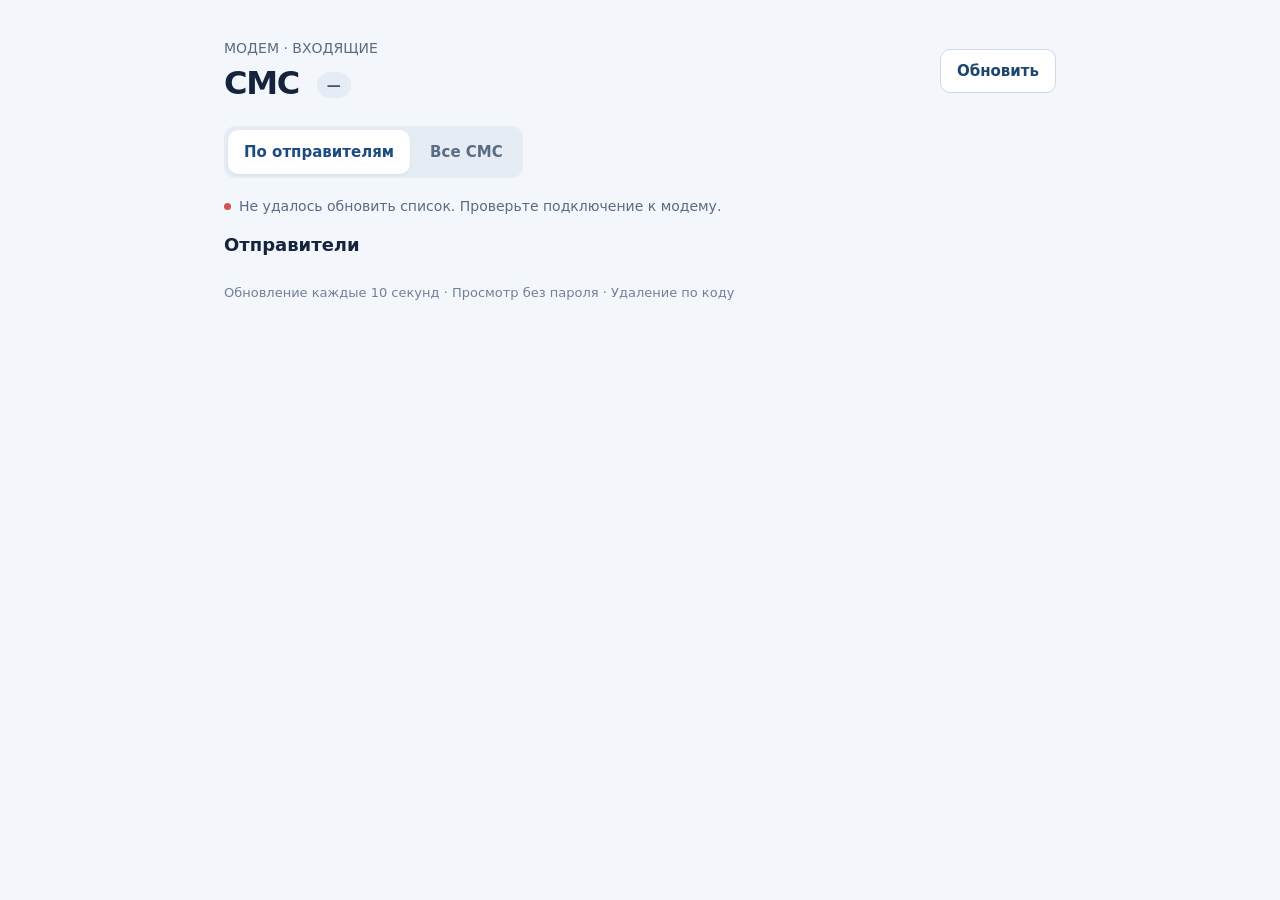
==== app/assets/index.html @ 07ada9bf "Add SMS-only modem service, setup guides and verified artifacts" ====
<!doctype html>
<html lang="ru"><head>
<meta charset="utf-8"><meta name="viewport" content="width=device-width, initial-scale=1"><meta name="color-scheme" content="light"><title>СМС · Модем</title>
<style>
:root{font-family:system-ui,-apple-system,"Segoe UI",sans-serif;color:#15233c;background:#f3f6fa;font-synthesis:none}*{box-sizing:border-box}body{margin:0}main{max-width:880px;margin:0 auto;padding:40px 24px 32px}header{display:flex;align-items:center;justify-content:space-between;gap:20px;margin-bottom:24px}.eyebrow{font-size:.875rem;color:#5a6b83;margin:0 0 8px}h1{font-size:2rem;letter-spacing:-.04em;line-height:1.2;margin:0}.count{display:inline-block;vertical-align:middle;font-size:.875rem;letter-spacing:0;background:#e5ecf6;color:#405877;padding:5px 10px;border-radius:20px;margin-left:8px}button{font:inherit;font-size:.9375rem;font-weight:600;border:1px solid #cdd8e8;background:white;color:#1e456f;border-radius:10px;min-height:44px;padding:10px 16px;cursor:pointer}button:hover{background:#edf3fc}button:focus-visible,input:focus-visible{outline:3px solid #2c73d2;outline-offset:3px}button:disabled{opacity:.5;cursor:default}.tabs{display:inline-flex;gap:4px;background:#e5ecf4;border-radius:12px;padding:4px;margin-bottom:20px}.tabs button{border:0;background:transparent;color:#5a6b83}.tabs button[aria-selected=true]{background:#fff;color:#1d4c82;box-shadow:0 1px 3px #20395513}.status{display:flex;align-items:center;gap:8px;font-size:.875rem;color:#5a6b83;margin-bottom:20px}.dot{width:7px;height:7px;border-radius:50%;background:#8796ab}.status[data-state=ok] .dot{background:#15956a}.status[data-state=error] .dot{background:#d65252}#notice{padding:14px 16px;background:#fff3db;color:#6c4910;border-radius:10px;margin-bottom:16px;font-size:.9375rem}.viewbar{display:flex;align-items:center;justify-content:space-between;gap:14px;margin-bottom:16px}.viewbar h2{font-size:1.125rem;margin:0;overflow-wrap:anywhere}.viewbar .sub{color:#68788e;font-size:.875rem;margin-top:4px}.back{border:0;background:transparent;padding:4px 0;min-height:32px;margin-bottom:10px;font-weight:500}#select-toggle{flex-shrink:0}.group,.message{background:#fff;border:1px solid #dde4ed;border-radius:14px;padding:20px 24px;margin-bottom:12px;box-shadow:0 2px 4px #19334c03}.group{display:block;text-align:left;width:100%;font-weight:400}.group .preview{font-size:.9375rem;color:#68788e;overflow:hidden;white-space:nowrap;text-overflow:ellipsis;margin:10px 0 0}.group-meta{display:flex;align-items:center;gap:12px}.group-count{background:#e9f0fa;color:#295586;font-weight:600;font-size:.8125rem;padding:4px 9px;border-radius:20px}.message-head{display:flex;align-items:baseline;justify-content:space-between;gap:16px;margin-bottom:12px}.group .message-head{margin-bottom:0}.sender{font-size:1rem;font-weight:650;overflow-wrap:anywhere}.time{font-size:.875rem;color:#66758b;white-space:nowrap}.body{font-size:1rem;line-height:1.6;white-space:pre-wrap;overflow-wrap:anywhere;margin:0}.message{position:relative}.message.selectable{padding-left:60px}.message.selected{border-color:#4d81be;background:#f8fbff}.pick{position:absolute;left:22px;top:21px;display:flex;align-items:center;justify-content:center;width:22px;height:26px}.pick input,.selection input{width:19px;height:19px;margin:0;accent-color:#2c69ad;cursor:pointer}.selection{position:sticky;top:12px;z-index:2;display:flex;align-items:center;justify-content:space-between;gap:12px;flex-wrap:wrap;padding:12px 16px;margin-bottom:16px;border:1px solid #bed0e8;background:#edf4ff;border-radius:12px;box-shadow:0 4px 18px #2039550a}.selection label{display:flex;align-items:center;gap:9px;font-size:.875rem;cursor:pointer}.selection-right{display:flex;align-items:center;gap:12px}.selected-count{font-size:.875rem;color:#405877}.danger{background:#bd3443;color:#fff;border-color:#bd3443}.danger:hover{background:#a62736;border-color:#a62736}.danger:disabled{opacity:.4}#empty{text-align:center;background:white;border:1px dashed #ced9e8;border-radius:16px;padding:60px 24px}#empty svg{width:44px;height:44px;color:#57789f;margin-bottom:13px}#empty h2{font-size:1.25rem;margin:0 0 10px}#empty p{font-size:1rem;line-height:1.5;color:#68788e;margin:0}.footer{font-size:.8125rem;color:#728098;margin-top:26px}.more{text-align:center;margin-top:20px}#feedback{font-size:.9375rem;color:#206647;margin-bottom:16px}dialog{width:min(440px,calc(100% - 32px));border:1px solid #d2dce9;border-radius:18px;padding:28px;color:#15233c;box-shadow:0 24px 80px #0c23403b}dialog::backdrop{background:#15233c70}dialog h2{font-size:1.3rem;margin:0 0 12px}dialog p{font-size:.9375rem;line-height:1.6;color:#617087;margin:0 0 20px}dialog label{display:block;font-size:.9375rem;font-weight:600;margin-bottom:8px}#delete-code{display:block;width:100%;font:inherit;font-size:1.25rem;letter-spacing:.25em;border:1px solid #b7c7da;border-radius:9px;padding:12px 14px;color:#15233c;background:#fff}#delete-error{color:#b32d3b;font-size:.875rem;margin:10px 0 0;min-height:22px;line-height:1.4}.dialog-actions{display:flex;justify-content:flex-end;gap:10px;margin-top:22px}[hidden]{display:none!important}@media(max-width:560px){main{padding:26px 16px}header{gap:12px}h1{font-size:1.8rem}.message,.group{padding:18px}.message.selectable{padding-left:52px}.pick{left:16px;top:16px}.message-head{align-items:flex-start;flex-direction:column;gap:5px}.group .message-head{flex-direction:row;align-items:flex-start}.group-meta{flex-direction:column;align-items:flex-end;gap:5px}.time{white-space:normal}.group .time{font-size:.8125rem;text-align:right}button{padding:10px 13px}.tabs{display:flex}.tabs button{flex:1;font-size:.875rem}.selection-right{width:100%;justify-content:space-between}.viewbar{align-items:flex-start}dialog{padding:24px}.dialog-actions button{flex:1}}@media(prefers-reduced-motion:no-preference){button{transition:background .15s}}
</style></head>
<body><main>
<header><div><p class="eyebrow">МОДЕМ · ВХОДЯЩИЕ</p><h1>СМС <span class="count" id="count">—</span></h1></div><button id="refresh" type="button">Обновить</button></header>
<div class="tabs" role="tablist" aria-label="Режим просмотра"><button id="tab-senders" role="tab" aria-selected="true" aria-controls="messages">По отправителям</button><button id="tab-all" role="tab" aria-selected="false" aria-controls="messages">Все СМС</button></div>
<div class="status" id="status" role="status" aria-live="polite"><span class="dot" aria-hidden="true"></span><span id="status-text">Подключение к модему…</span></div>
<div id="notice" hidden></div><div id="feedback" role="status" hidden></div>
<button class="back" id="back" hidden>← Все отправители</button>
<div class="viewbar"><div><h2 id="view-title">Отправители</h2><div class="sub" id="view-sub"></div></div><button id="select-toggle" hidden>Выбрать</button></div>
<div class="selection" id="selection" hidden><label><input type="checkbox" id="select-shown">Выбрать показанные (до 500)</label><div class="selection-right"><span class="selected-count" id="selected-count">Выбрано: 0</span><button class="danger" id="delete-selected" disabled>Удалить</button></div></div>
<section id="messages" role="tabpanel" aria-label="Входящие сообщения"></section>
<section id="empty" hidden><svg viewBox="0 0 48 48" fill="none" stroke="currentColor" stroke-width="1.5" aria-hidden="true"><rect x="5" y="9" width="38" height="29" rx="6"/><path d="m7 12 17 13 17-13"/></svg><h2>СМС пока нет</h2><p>Новые сообщения появятся здесь автоматически.</p></section>
<div class="more"><button id="more" hidden>Показать ещё</button></div><p class="footer">Обновление каждые 10 секунд · Просмотр без пароля · Удаление по коду</p>
</main>
<dialog id="delete-dialog" aria-labelledby="delete-title" aria-describedby="delete-description"><form id="delete-form"><h2 id="delete-title">Удалить выбранные СМС?</h2><p id="delete-description"></p><label for="delete-code">Код удаления</label><input id="delete-code" type="password" inputmode="numeric" minlength="4" maxlength="4" pattern="[0-9]{4}" autocomplete="off" required aria-describedby="delete-error"><div id="delete-error" role="alert"></div><div class="dialog-actions"><button id="delete-cancel" type="button">Отмена</button><button class="danger" id="delete-confirm" type="submit">Удалить</button></div></form></dialog>
<script>
(function(){
 'use strict';
 const $=id=>document.getElementById(id);
 let view='senders',sender=null,items=[],shown=100,hasMore=false,selecting=false,selected=new Set(),busy=false,requestId=0,controller=null,signature='',deleting=false;
 const list=$('messages'),dialog=$('delete-dialog');
 const time=value=>new Date(value).toLocaleString('ru-RU',{day:'2-digit',month:'short',year:'numeric',hour:'2-digit',minute:'2-digit'});
 const name=value=>value||'Неизвестный отправитель';
 function el(tag,cls,text){const n=document.createElement(tag);if(cls)n.className=cls;if(text!==undefined)n.textContent=text;return n;}
 function feedback(text){$('feedback').textContent=text;$('feedback').hidden=!text;}
 function selectionState(){
  const ids=items.slice(0,500).map(m=>m.id),picked=ids.filter(id=>selected.has(id)).length;
  $('select-shown').checked=ids.length>0&&picked===ids.length;$('select-shown').indeterminate=picked>0&&picked<ids.length;
  $('selected-count').textContent='Выбрано: '+selected.size;$('delete-selected').disabled=selected.size===0;$('delete-selected').textContent=selected.size?'Удалить ('+selected.size+')':'Удалить';
 }
 function navigation(){
  $('tab-senders').setAttribute('aria-selected',view!=='all');$('tab-all').setAttribute('aria-selected',view==='all');$('back').hidden=view!=='thread';$('view-title').textContent=view==='thread'?name(sender):view==='all'?'Все сообщения':'Отправители';
  $('select-toggle').hidden=view==='senders'||items.length===0;$('select-toggle').textContent=selecting?'Отменить выбор':'Выбрать';$('select-toggle').disabled=busy;
  $('selection').hidden=!selecting;$('refresh').disabled=busy||selecting;$('more').hidden=!hasMore||selecting;$('more').disabled=busy;
 }
 function render(){
  list.textContent='';const fragment=document.createDocumentFragment();
  items.forEach(item=>{
   if(view==='senders'){
    const row=el('button','group');row.type='button';row.setAttribute('aria-label',name(item.sender)+', сообщений: '+item.count);
    const head=el('div','message-head'),meta=el('span','group-meta');head.appendChild(el('span','sender',name(item.sender)));meta.appendChild(el('span','time',time(item.receivedAt)));meta.appendChild(el('span','group-count',item.count));head.appendChild(meta);row.appendChild(head);
    row.appendChild(el('p','preview',item.preview));row.addEventListener('click',()=>navigate('thread',item.sender));fragment.appendChild(row);return;
   }
   const row=el('article','message'+(selecting?' selectable':'')+(selected.has(item.id)?' selected':''));
   if(selecting){const label=el('label','pick'),checkbox=el('input');checkbox.type='checkbox';checkbox.checked=selected.has(item.id);checkbox.setAttribute('aria-label','Выбрать СМС от '+name(item.sender));
    checkbox.addEventListener('change',()=>{if(checkbox.checked){if(selected.size>=500){checkbox.checked=false;feedback('Можно выбрать до 500 сообщений за раз.');return;}selected.add(item.id);}else selected.delete(item.id);row.classList.toggle('selected',checkbox.checked);selectionState();});label.appendChild(checkbox);row.appendChild(label);}
   const head=el('div','message-head'),stamp=el('time','time',time(item.receivedAt));stamp.dateTime=new Date(item.receivedAt).toISOString();head.appendChild(el('span','sender',name(item.sender)));head.appendChild(stamp);row.appendChild(head);row.appendChild(el('p','body',item.body));fragment.appendChild(row);
  });list.appendChild(fragment);$('empty').hidden=items.length!==0;navigation();selectionState();
 }
 function navigate(next,nextSender){if(controller)controller.abort();requestId++;busy=false;view=next;sender=nextSender===undefined?null:nextSender;items=[];shown=100;selecting=false;selected.clear();signature='';hasMore=false;feedback('');list.textContent='';$('empty').hidden=true;$('view-sub').textContent='';navigation();load(false);}
 async function load(append){
  if(busy||selecting)return;busy=true;navigation();const current=++requestId;controller=new AbortController();const ownController=controller,timeout=setTimeout(()=>ownController.abort(),10000);
  try{
   let offset=append?items.length:0,remaining=append?100:shown,received=[],data;
   do{const path=view==='senders'?'/api/senders':'/api/sms';let url=path+'?offset='+offset+'&limit='+Math.min(200,remaining);if(view==='thread')url+='&sender='+encodeURIComponent(sender);
    const response=await fetch(url,{cache:'no-store',signal:ownController.signal});if(!response.ok)throw new Error('HTTP '+response.status);data=await response.json();const batch=view==='senders'?data.senders:data.messages;received=received.concat(batch);offset+=batch.length;remaining-=batch.length;if(!batch.length)break;
   }while(data.hasMore&&remaining>0);
   if(current!==requestId)return;const next=append?items.concat(received):received,key=view==='senders'?'sender':'id';items=Array.from(new Map(next.map(item=>[item[key],item])).values());if(append)shown=items.length;hasMore=data.hasMore;
   $('count').textContent=data.globalTotal;$('view-sub').textContent=(view==='senders'?'Отправителей: ':'Сообщений: ')+data.total;$('notice').hidden=data.providerAvailable;$('notice').textContent='Не удалось прочитать прежние СМС из системного хранилища. Новые сообщения сохраняются отдельно.';
   const nextSignature=JSON.stringify(items);if(nextSignature!==signature){signature=nextSignature;render();}else navigation();$('status').setAttribute('data-state','ok');$('status-text').textContent='Обновлено в '+new Date().toLocaleTimeString('ru-RU',{hour:'2-digit',minute:'2-digit',second:'2-digit'});
  }catch(error){if(current!==requestId)return;$('status').setAttribute('data-state','error');$('status-text').textContent='Не удалось обновить список. Проверьте подключение к модему.';}finally{clearTimeout(timeout);if(current===requestId){busy=false;navigation();}}
 }
 $('tab-senders').addEventListener('click',()=>navigate('senders'));$('tab-all').addEventListener('click',()=>navigate('all'));$('back').addEventListener('click',()=>navigate('senders'));
 document.querySelector('.tabs').addEventListener('keydown',event=>{if(event.key==='ArrowRight'||event.key==='ArrowLeft'){event.preventDefault();const next=event.target.id==='tab-all'?$('tab-senders'):$('tab-all');next.focus();next.click();}});
 $('refresh').addEventListener('click',()=>load(false));$('more').addEventListener('click',()=>load(true));$('select-toggle').addEventListener('click',()=>{if(busy)return;selecting=!selecting;selected.clear();feedback('');render();if(selecting)$('status-text').textContent='Автообновление приостановлено на время выбора';else load(false);});
 $('select-shown').addEventListener('change',()=>{selected.clear();if($('select-shown').checked)items.slice(0,500).forEach(item=>selected.add(item.id));render();});
 $('delete-selected').addEventListener('click',()=>{if(!selected.size)return;$('delete-description').textContent='Выбрано сообщений: '+selected.size+'. Вернуть их из интерфейса не получится.';$('delete-code').value='';$('delete-error').textContent='';dialog.showModal();$('delete-code').focus();});
 $('delete-cancel').addEventListener('click',()=>dialog.close());dialog.addEventListener('cancel',event=>{if(deleting)event.preventDefault();});dialog.addEventListener('close',()=>{$('delete-code').value='';$('delete-error').textContent='';});
 $('delete-form').addEventListener('submit',async event=>{
  event.preventDefault();if(deleting||!selected.size)return;deleting=true;$('delete-confirm').disabled=true;$('delete-cancel').disabled=true;$('delete-code').disabled=true;$('delete-error').textContent='';const abort=new AbortController(),timeout=setTimeout(()=>abort.abort(),10000);
  try{const response=await fetch('/api/sms/delete',{method:'POST',headers:{'Content-Type':'application/json','X-SMS-Action':'delete'},body:JSON.stringify({ids:Array.from(selected),code:$('delete-code').value}),signal:abort.signal});const data=await response.json();
   if(!response.ok){$('delete-error').textContent=data.error==='wrong_code'?'Неверный код.':data.error==='try_later'?'Слишком много попыток. Повторите через '+data.retryAfter+' сек.':'Не удалось удалить сообщения.';return;}
   dialog.close();selecting=false;selected.clear();signature='';feedback('Удалено сообщений: '+data.deleted);await load(false);
  }catch(error){$('delete-error').textContent='Не удалось подтвердить удаление. Проверьте связь и обновите список.';}finally{clearTimeout(timeout);deleting=false;$('delete-confirm').disabled=false;$('delete-cancel').disabled=false;$('delete-code').disabled=false;if(dialog.open){$('delete-code').focus();$('delete-code').select();}}
 });
 document.addEventListener('visibilitychange',()=>{if(!document.hidden)load(false);});setInterval(()=>{if(!document.hidden)load(false);},10000);load(false);
})();
</script></body></html>
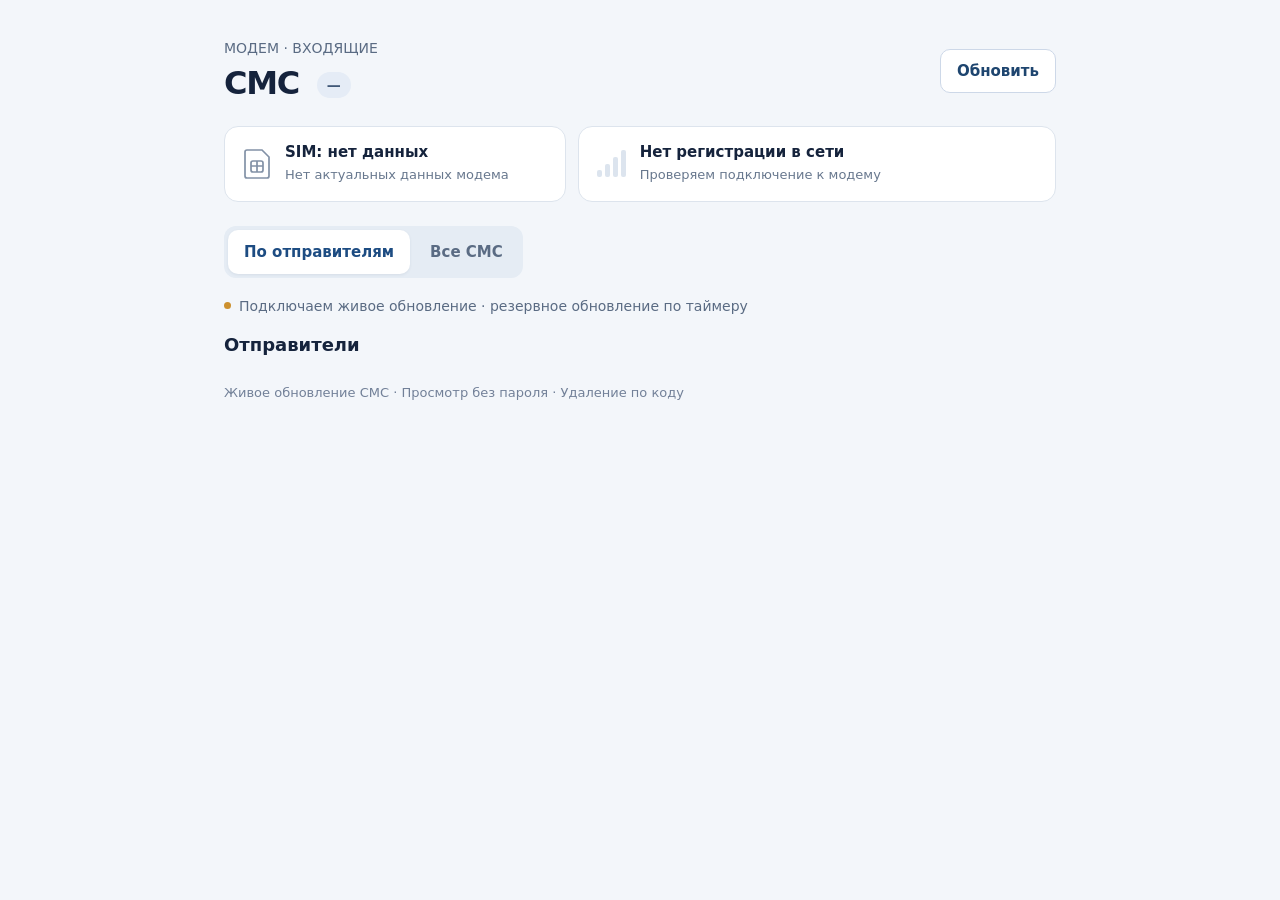
==== commit 00213599: "Add live SMS updates over WebSocket and SIM signal status" ====
--- a/app/assets/index.html
+++ b/app/assets/index.html
@@ -3,18 +3,23 @@
 <meta charset="utf-8"><meta name="viewport" content="width=device-width, initial-scale=1"><meta name="color-scheme" content="light"><title>СМС · Модем</title>
 <style>
 :root{font-family:system-ui,-apple-system,"Segoe UI",sans-serif;color:#15233c;background:#f3f6fa;font-synthesis:none}*{box-sizing:border-box}body{margin:0}main{max-width:880px;margin:0 auto;padding:40px 24px 32px}header{display:flex;align-items:center;justify-content:space-between;gap:20px;margin-bottom:24px}.eyebrow{font-size:.875rem;color:#5a6b83;margin:0 0 8px}h1{font-size:2rem;letter-spacing:-.04em;line-height:1.2;margin:0}.count{display:inline-block;vertical-align:middle;font-size:.875rem;letter-spacing:0;background:#e5ecf6;color:#405877;padding:5px 10px;border-radius:20px;margin-left:8px}button{font:inherit;font-size:.9375rem;font-weight:600;border:1px solid #cdd8e8;background:white;color:#1e456f;border-radius:10px;min-height:44px;padding:10px 16px;cursor:pointer}button:hover{background:#edf3fc}button:focus-visible,input:focus-visible{outline:3px solid #2c73d2;outline-offset:3px}button:disabled{opacity:.5;cursor:default}.tabs{display:inline-flex;gap:4px;background:#e5ecf4;border-radius:12px;padding:4px;margin-bottom:20px}.tabs button{border:0;background:transparent;color:#5a6b83}.tabs button[aria-selected=true]{background:#fff;color:#1d4c82;box-shadow:0 1px 3px #20395513}.status{display:flex;align-items:center;gap:8px;font-size:.875rem;color:#5a6b83;margin-bottom:20px}.dot{width:7px;height:7px;border-radius:50%;background:#8796ab}.status[data-state=ok] .dot{background:#15956a}.status[data-state=error] .dot{background:#d65252}#notice{padding:14px 16px;background:#fff3db;color:#6c4910;border-radius:10px;margin-bottom:16px;font-size:.9375rem}.viewbar{display:flex;align-items:center;justify-content:space-between;gap:14px;margin-bottom:16px}.viewbar h2{font-size:1.125rem;margin:0;overflow-wrap:anywhere}.viewbar .sub{color:#68788e;font-size:.875rem;margin-top:4px}.back{border:0;background:transparent;padding:4px 0;min-height:32px;margin-bottom:10px;font-weight:500}#select-toggle{flex-shrink:0}.group,.message{background:#fff;border:1px solid #dde4ed;border-radius:14px;padding:20px 24px;margin-bottom:12px;box-shadow:0 2px 4px #19334c03}.group{display:block;text-align:left;width:100%;font-weight:400}.group .preview{font-size:.9375rem;color:#68788e;overflow:hidden;white-space:nowrap;text-overflow:ellipsis;margin:10px 0 0}.group-meta{display:flex;align-items:center;gap:12px}.group-count{background:#e9f0fa;color:#295586;font-weight:600;font-size:.8125rem;padding:4px 9px;border-radius:20px}.message-head{display:flex;align-items:baseline;justify-content:space-between;gap:16px;margin-bottom:12px}.group .message-head{margin-bottom:0}.sender{font-size:1rem;font-weight:650;overflow-wrap:anywhere}.time{font-size:.875rem;color:#66758b;white-space:nowrap}.body{font-size:1rem;line-height:1.6;white-space:pre-wrap;overflow-wrap:anywhere;margin:0}.message{position:relative}.message.selectable{padding-left:60px}.message.selected{border-color:#4d81be;background:#f8fbff}.pick{position:absolute;left:22px;top:21px;display:flex;align-items:center;justify-content:center;width:22px;height:26px}.pick input,.selection input{width:19px;height:19px;margin:0;accent-color:#2c69ad;cursor:pointer}.selection{position:sticky;top:12px;z-index:2;display:flex;align-items:center;justify-content:space-between;gap:12px;flex-wrap:wrap;padding:12px 16px;margin-bottom:16px;border:1px solid #bed0e8;background:#edf4ff;border-radius:12px;box-shadow:0 4px 18px #2039550a}.selection label{display:flex;align-items:center;gap:9px;font-size:.875rem;cursor:pointer}.selection-right{display:flex;align-items:center;gap:12px}.selected-count{font-size:.875rem;color:#405877}.danger{background:#bd3443;color:#fff;border-color:#bd3443}.danger:hover{background:#a62736;border-color:#a62736}.danger:disabled{opacity:.4}#empty{text-align:center;background:white;border:1px dashed #ced9e8;border-radius:16px;padding:60px 24px}#empty svg{width:44px;height:44px;color:#57789f;margin-bottom:13px}#empty h2{font-size:1.25rem;margin:0 0 10px}#empty p{font-size:1rem;line-height:1.5;color:#68788e;margin:0}.footer{font-size:.8125rem;color:#728098;margin-top:26px}.more{text-align:center;margin-top:20px}#feedback{font-size:.9375rem;color:#206647;margin-bottom:16px}dialog{width:min(440px,calc(100% - 32px));border:1px solid #d2dce9;border-radius:18px;padding:28px;color:#15233c;box-shadow:0 24px 80px #0c23403b}dialog::backdrop{background:#15233c70}dialog h2{font-size:1.3rem;margin:0 0 12px}dialog p{font-size:.9375rem;line-height:1.6;color:#617087;margin:0 0 20px}dialog label{display:block;font-size:.9375rem;font-weight:600;margin-bottom:8px}#delete-code{display:block;width:100%;font:inherit;font-size:1.25rem;letter-spacing:.25em;border:1px solid #b7c7da;border-radius:9px;padding:12px 14px;color:#15233c;background:#fff}#delete-error{color:#b32d3b;font-size:.875rem;margin:10px 0 0;min-height:22px;line-height:1.4}.dialog-actions{display:flex;justify-content:flex-end;gap:10px;margin-top:22px}[hidden]{display:none!important}@media(max-width:560px){main{padding:26px 16px}header{gap:12px}h1{font-size:1.8rem}.message,.group{padding:18px}.message.selectable{padding-left:52px}.pick{left:16px;top:16px}.message-head{align-items:flex-start;flex-direction:column;gap:5px}.group .message-head{flex-direction:row;align-items:flex-start}.group-meta{flex-direction:column;align-items:flex-end;gap:5px}.time{white-space:normal}.group .time{font-size:.8125rem;text-align:right}button{padding:10px 13px}.tabs{display:flex}.tabs button{flex:1;font-size:.875rem}.selection-right{width:100%;justify-content:space-between}.viewbar{align-items:flex-start}dialog{padding:24px}.dialog-actions button{flex:1}}@media(prefers-reduced-motion:no-preference){button{transition:background .15s}}
+.modem-health{display:grid;grid-template-columns:1fr 1.4fr;gap:12px;margin-bottom:24px}.health-card{display:flex;align-items:center;gap:14px;padding:16px 18px;background:#fff;border:1px solid #dde4ed;border-radius:14px;min-width:0}.health-icon{width:28px;height:32px;flex-shrink:0;color:#8291a6}.health-card[data-state=ok] .health-icon{color:#15956a}.health-card[data-state=error] .health-icon{color:#c94c52}.health-title{font-size:.9375rem;font-weight:650;overflow-wrap:anywhere}.health-detail{font-size:.8125rem;color:#68788e;margin-top:5px;line-height:1.4}.signal-bars{display:flex;align-items:flex-end;gap:3px;height:27px;flex-shrink:0;width:29px}.signal-bars i{display:block;width:5px;border-radius:2px;background:#dce4ee}.signal-bars i:nth-child(1){height:7px}.signal-bars i:nth-child(2){height:13px}.signal-bars i:nth-child(3){height:20px}.signal-bars i:nth-child(4){height:27px}.signal-bars i.active{background:#15956a}.health-card[data-state=weak] .signal-bars i.active{background:#cc902e}.status[data-state=reconnecting] .dot{background:#cc902e}#live-notice{padding:12px 16px;background:#edf4ff;color:#315b8c;border-radius:10px;margin-bottom:16px;font-size:.875rem;line-height:1.5}@media(max-width:560px){.modem-health{grid-template-columns:1fr;gap:8px;margin-bottom:20px}.health-card{padding:14px 16px}}
 </style></head>
 <body><main>
 <header><div><p class="eyebrow">МОДЕМ · ВХОДЯЩИЕ</p><h1>СМС <span class="count" id="count">—</span></h1></div><button id="refresh" type="button">Обновить</button></header>
+<section class="modem-health" aria-label="Состояние модема">
+<div class="health-card" id="sim-card" role="status" aria-live="polite"><svg class="health-icon" viewBox="0 0 28 32" fill="none" stroke="currentColor" stroke-width="1.7" aria-hidden="true"><path d="M8 2h11l7 7v19a2 2 0 0 1-2 2H4a2 2 0 0 1-2-2V4a2 2 0 0 1 2-2z"/><rect x="8" y="13" width="12" height="11" rx="2"/><path d="M8 18h12m-6-5v11"/></svg><div><div class="health-title" id="sim-title">Проверяем SIM…</div><div class="health-detail" id="sim-detail">Ожидаем данные модема</div></div></div>
+<div class="health-card" id="network-card" role="status" aria-live="polite"><div class="signal-bars" aria-hidden="true"><i></i><i></i><i></i><i></i></div><div><div class="health-title" id="network-title">Проверяем сеть…</div><div class="health-detail" id="network-detail">Ожидаем данные модема</div></div></div>
+</section>
 <div class="tabs" role="tablist" aria-label="Режим просмотра"><button id="tab-senders" role="tab" aria-selected="true" aria-controls="messages">По отправителям</button><button id="tab-all" role="tab" aria-selected="false" aria-controls="messages">Все СМС</button></div>
 <div class="status" id="status" role="status" aria-live="polite"><span class="dot" aria-hidden="true"></span><span id="status-text">Подключение к модему…</span></div>
-<div id="notice" hidden></div><div id="feedback" role="status" hidden></div>
+<div id="notice" hidden></div><div id="feedback" role="status" hidden></div><div id="live-notice" role="status" hidden>Есть изменения в СМС. Список обновится после завершения выбора.</div>
 <button class="back" id="back" hidden>← Все отправители</button>
 <div class="viewbar"><div><h2 id="view-title">Отправители</h2><div class="sub" id="view-sub"></div></div><button id="select-toggle" hidden>Выбрать</button></div>
 <div class="selection" id="selection" hidden><label><input type="checkbox" id="select-shown">Выбрать показанные (до 500)</label><div class="selection-right"><span class="selected-count" id="selected-count">Выбрано: 0</span><button class="danger" id="delete-selected" disabled>Удалить</button></div></div>
 <section id="messages" role="tabpanel" aria-label="Входящие сообщения"></section>
 <section id="empty" hidden><svg viewBox="0 0 48 48" fill="none" stroke="currentColor" stroke-width="1.5" aria-hidden="true"><rect x="5" y="9" width="38" height="29" rx="6"/><path d="m7 12 17 13 17-13"/></svg><h2>СМС пока нет</h2><p>Новые сообщения появятся здесь автоматически.</p></section>
-<div class="more"><button id="more" hidden>Показать ещё</button></div><p class="footer">Обновление каждые 10 секунд · Просмотр без пароля · Удаление по коду</p>
+<div class="more"><button id="more" hidden>Показать ещё</button></div><p class="footer">Живое обновление СМС · Просмотр без пароля · Удаление по коду</p>
 </main>
 <dialog id="delete-dialog" aria-labelledby="delete-title" aria-describedby="delete-description"><form id="delete-form"><h2 id="delete-title">Удалить выбранные СМС?</h2><p id="delete-description"></p><label for="delete-code">Код удаления</label><input id="delete-code" type="password" inputmode="numeric" minlength="4" maxlength="4" pattern="[0-9]{4}" autocomplete="off" required aria-describedby="delete-error"><div id="delete-error" role="alert"></div><div class="dialog-actions"><button id="delete-cancel" type="button">Отмена</button><button class="danger" id="delete-confirm" type="submit">Удалить</button></div></form></dialog>
 <script>
@@ -22,11 +27,49 @@
  'use strict';
  const $=id=>document.getElementById(id);
  let view='senders',sender=null,items=[],shown=100,hasMore=false,selecting=false,selected=new Set(),busy=false,requestId=0,controller=null,signature='',deleting=false;
+ let socket=null,live=false,reconnectTimer=null,retryDelay=1000,lastLiveMessage=0,pendingUpdate=false,reloadTimer=null,needsReload=true,lastUpdated='',networkBusy=false,networkVersion=0;
  const list=$('messages'),dialog=$('delete-dialog');
  const time=value=>new Date(value).toLocaleString('ru-RU',{day:'2-digit',month:'short',year:'numeric',hour:'2-digit',minute:'2-digit'});
  const name=value=>value||'Неизвестный отправитель';
  function el(tag,cls,text){const n=document.createElement(tag);if(cls)n.className=cls;if(text!==undefined)n.textContent=text;return n;}
  function feedback(text){$('feedback').textContent=text;$('feedback').hidden=!text;}
+ function connectionState(){
+  $('status').setAttribute('data-state',live?'ok':'reconnecting');
+  $('status-text').textContent=selecting?'Обновление списка приостановлено на время выбора':(live?'Живое обновление включено':'Подключаем живое обновление · резервное обновление по таймеру')+(lastUpdated?' · обновлено в '+lastUpdated:'');
+ }
+ function renderNetwork(data){
+  if(!data)return;const state=data.simState||'UNKNOWN';
+  const simLabels={READY:['SIM установлена','Карта готова к приёму СМС'],ABSENT:['Нет SIM-карты','Карта не установлена'],PIN_REQUIRED:['SIM заблокирована','Требуется PIN-код'],PUK_REQUIRED:['SIM заблокирована','Требуется PUK-код'],NETWORK_LOCKED:['SIM заблокирована','Блокировка оператором'],NOT_READY:['SIM не готова','Инициализация карты'],UNKNOWN:['SIM: нет данных','Не удалось определить состояние карты']};
+  const label=simLabels[state]||simLabels.UNKNOWN;$('sim-title').textContent=label[0];$('sim-detail').textContent=label[1];$('sim-card').setAttribute('data-state',data.simReady?'ok':state==='UNKNOWN'||state==='NOT_READY'?'unknown':'error');
+  const registered=data.registered===true,level=registered&&Number.isInteger(data.signalLevel)?data.signalLevel:null;
+  document.querySelectorAll('.signal-bars i').forEach((bar,index)=>bar.classList.toggle('active',level!==null&&index<level));
+  $('network-card').setAttribute('data-state',!registered?'unknown':level!==null&&level<=1?'weak':'ok');
+  $('network-title').textContent=registered?((data.operator||'Оператор')+(data.technology?' · '+data.technology:'')):state==='ABSENT'?'Сеть недоступна':'Нет регистрации в сети';
+  let detail=state==='ABSENT'?'SIM-карта не установлена':!data.simReady?'Ожидание готовности SIM':data.serviceState==='POWER_OFF'?'Сотовое радио выключено':data.serviceState==='EMERGENCY_ONLY'?'Только экстренная связь':'Поиск сети оператора';
+  if(registered){detail=level===null?'Уровень сигнала недоступен':['Очень слабый сигнал','Слабый сигнал','Средний сигнал','Хороший сигнал','Отличный сигнал'][level];if(typeof data.signalDbm==='number')detail+=' · '+data.signalDbm+' дБм'+(data.signalMetric==='RSRP'?' RSRP':'');}
+  $('network-detail').textContent=detail;
+ }
+ function staleNetwork(){
+  renderNetwork({simState:'UNKNOWN',simReady:false,registered:false});$('sim-detail').textContent='Нет актуальных данных модема';$('network-detail').textContent='Проверяем подключение к модему';
+ }
+ async function loadNetwork(){
+  if(networkBusy)return;networkBusy=true;const version=networkVersion,abort=new AbortController(),timeout=setTimeout(()=>abort.abort(),7000);
+  try{const response=await fetch('/api/status',{cache:'no-store',signal:abort.signal});if(!response.ok)throw new Error('status');const data=await response.json();if(version===networkVersion)renderNetwork(data.network);}
+  catch(error){if(!live&&version===networkVersion)staleNetwork();}finally{clearTimeout(timeout);networkBusy=false;}
+ }
+ function queueRefresh(){
+  pendingUpdate=true;needsReload=true;if(selecting){$('live-notice').hidden=false;return;}if(busy)return;
+  clearTimeout(reloadTimer);reloadTimer=setTimeout(()=>{if(!busy&&!selecting)load(false);},120);
+ }
+ function connectLive(){
+  if(document.hidden||reconnectTimer||(socket&&(socket.readyState===0||socket.readyState===1))||!window.WebSocket)return;
+  let own;try{own=new WebSocket((location.protocol==='https:'?'wss://':'ws://')+location.host+'/ws');}catch(error){scheduleReconnect();return;}socket=own;
+  own.onopen=()=>{if(socket!==own)return;live=true;retryDelay=1000;lastLiveMessage=Date.now();connectionState();};
+  own.onmessage=event=>{if(socket!==own)return;lastLiveMessage=Date.now();try{const message=JSON.parse(event.data);if(message.network){networkVersion++;renderNetwork(message.network);}if(message.type==='ready'||message.type==='messages')queueRefresh();}catch(error){own.close();}};
+  own.onclose=()=>{if(socket!==own)return;socket=null;live=false;connectionState();if(!document.hidden){staleNetwork();loadNetwork();scheduleReconnect();}};
+  own.onerror=()=>own.close();
+ }
+ function scheduleReconnect(){if(reconnectTimer||document.hidden)return;reconnectTimer=setTimeout(()=>{reconnectTimer=null;connectLive();},retryDelay);retryDelay=Math.min(30000,retryDelay*2);}
  function selectionState(){
   const ids=items.slice(0,500).map(m=>m.id),picked=ids.filter(id=>selected.has(id)).length;
   $('select-shown').checked=ids.length>0&&picked===ids.length;$('select-shown').indeterminate=picked>0&&picked<ids.length;
@@ -53,7 +96,7 @@
  }
  function navigate(next,nextSender){if(controller)controller.abort();requestId++;busy=false;view=next;sender=nextSender===undefined?null:nextSender;items=[];shown=100;selecting=false;selected.clear();signature='';hasMore=false;feedback('');list.textContent='';$('empty').hidden=true;$('view-sub').textContent='';navigation();load(false);}
  async function load(append){
-  if(busy||selecting)return;busy=true;navigation();const current=++requestId;controller=new AbortController();const ownController=controller,timeout=setTimeout(()=>ownController.abort(),10000);
+  if(busy||selecting)return;if(!append){pendingUpdate=false;clearTimeout(reloadTimer);}busy=true;navigation();const current=++requestId;controller=new AbortController();const ownController=controller,timeout=setTimeout(()=>ownController.abort(),10000);
   try{
    let offset=append?items.length:0,remaining=append?100:shown,received=[],data;
    do{const path=view==='senders'?'/api/senders':'/api/sms';let url=path+'?offset='+offset+'&limit='+Math.min(200,remaining);if(view==='thread')url+='&sender='+encodeURIComponent(sender);
@@ -61,12 +104,12 @@
    }while(data.hasMore&&remaining>0);
    if(current!==requestId)return;const next=append?items.concat(received):received,key=view==='senders'?'sender':'id';items=Array.from(new Map(next.map(item=>[item[key],item])).values());if(append)shown=items.length;hasMore=data.hasMore;
    $('count').textContent=data.globalTotal;$('view-sub').textContent=(view==='senders'?'Отправителей: ':'Сообщений: ')+data.total;$('notice').hidden=data.providerAvailable;$('notice').textContent='Не удалось прочитать прежние СМС из системного хранилища. Новые сообщения сохраняются отдельно.';
-   const nextSignature=JSON.stringify(items);if(nextSignature!==signature){signature=nextSignature;render();}else navigation();$('status').setAttribute('data-state','ok');$('status-text').textContent='Обновлено в '+new Date().toLocaleTimeString('ru-RU',{hour:'2-digit',minute:'2-digit',second:'2-digit'});
-  }catch(error){if(current!==requestId)return;$('status').setAttribute('data-state','error');$('status-text').textContent='Не удалось обновить список. Проверьте подключение к модему.';}finally{clearTimeout(timeout);if(current===requestId){busy=false;navigation();}}
+   const nextSignature=JSON.stringify(items);if(nextSignature!==signature){signature=nextSignature;render();}else navigation();needsReload=false;$('live-notice').hidden=true;lastUpdated=new Date().toLocaleTimeString('ru-RU',{hour:'2-digit',minute:'2-digit',second:'2-digit'});connectionState();
+  }catch(error){if(current!==requestId)return;needsReload=true;$('status').setAttribute('data-state','error');$('status-text').textContent='Не удалось обновить список. Проверьте подключение к модему.';}finally{clearTimeout(timeout);if(current===requestId){busy=false;navigation();if(pendingUpdate&&!selecting)queueRefresh();}}
  }
  $('tab-senders').addEventListener('click',()=>navigate('senders'));$('tab-all').addEventListener('click',()=>navigate('all'));$('back').addEventListener('click',()=>navigate('senders'));
  document.querySelector('.tabs').addEventListener('keydown',event=>{if(event.key==='ArrowRight'||event.key==='ArrowLeft'){event.preventDefault();const next=event.target.id==='tab-all'?$('tab-senders'):$('tab-all');next.focus();next.click();}});
- $('refresh').addEventListener('click',()=>load(false));$('more').addEventListener('click',()=>load(true));$('select-toggle').addEventListener('click',()=>{if(busy)return;selecting=!selecting;selected.clear();feedback('');render();if(selecting)$('status-text').textContent='Автообновление приостановлено на время выбора';else load(false);});
+ $('refresh').addEventListener('click',()=>{load(false);loadNetwork();});$('more').addEventListener('click',()=>load(true));$('select-toggle').addEventListener('click',()=>{if(busy)return;selecting=!selecting;selected.clear();feedback('');render();connectionState();if(!selecting)load(false);});
  $('select-shown').addEventListener('change',()=>{selected.clear();if($('select-shown').checked)items.slice(0,500).forEach(item=>selected.add(item.id));render();});
  $('delete-selected').addEventListener('click',()=>{if(!selected.size)return;$('delete-description').textContent='Выбрано сообщений: '+selected.size+'. Вернуть их из интерфейса не получится.';$('delete-code').value='';$('delete-error').textContent='';dialog.showModal();$('delete-code').focus();});
  $('delete-cancel').addEventListener('click',()=>dialog.close());dialog.addEventListener('cancel',event=>{if(deleting)event.preventDefault();});dialog.addEventListener('close',()=>{$('delete-code').value='';$('delete-error').textContent='';});
@@ -77,6 +120,10 @@
    dialog.close();selecting=false;selected.clear();signature='';feedback('Удалено сообщений: '+data.deleted);await load(false);
   }catch(error){$('delete-error').textContent='Не удалось подтвердить удаление. Проверьте связь и обновите список.';}finally{clearTimeout(timeout);deleting=false;$('delete-confirm').disabled=false;$('delete-cancel').disabled=false;$('delete-code').disabled=false;if(dialog.open){$('delete-code').focus();$('delete-code').select();}}
  });
- document.addEventListener('visibilitychange',()=>{if(!document.hidden)load(false);});setInterval(()=>{if(!document.hidden)load(false);},10000);load(false);
+ document.addEventListener('visibilitychange',()=>{if(document.hidden){clearTimeout(reconnectTimer);reconnectTimer=null;if(socket)socket.close();}else{connectLive();load(false);loadNetwork();}});
+ window.addEventListener('pagehide',()=>{clearTimeout(reconnectTimer);reconnectTimer=null;if(socket)socket.close();});
+ window.addEventListener('pageshow',()=>{if(!document.hidden)connectLive();});
+ setInterval(()=>{if(document.hidden)return;if(live&&Date.now()-lastLiveMessage>45000&&socket)socket.close();if(!live){load(false);loadNetwork();connectLive();}else if(needsReload&&!busy&&!selecting)load(false);},10000);
+ load(false);loadNetwork();connectLive();
 })();
 </script></body></html>
